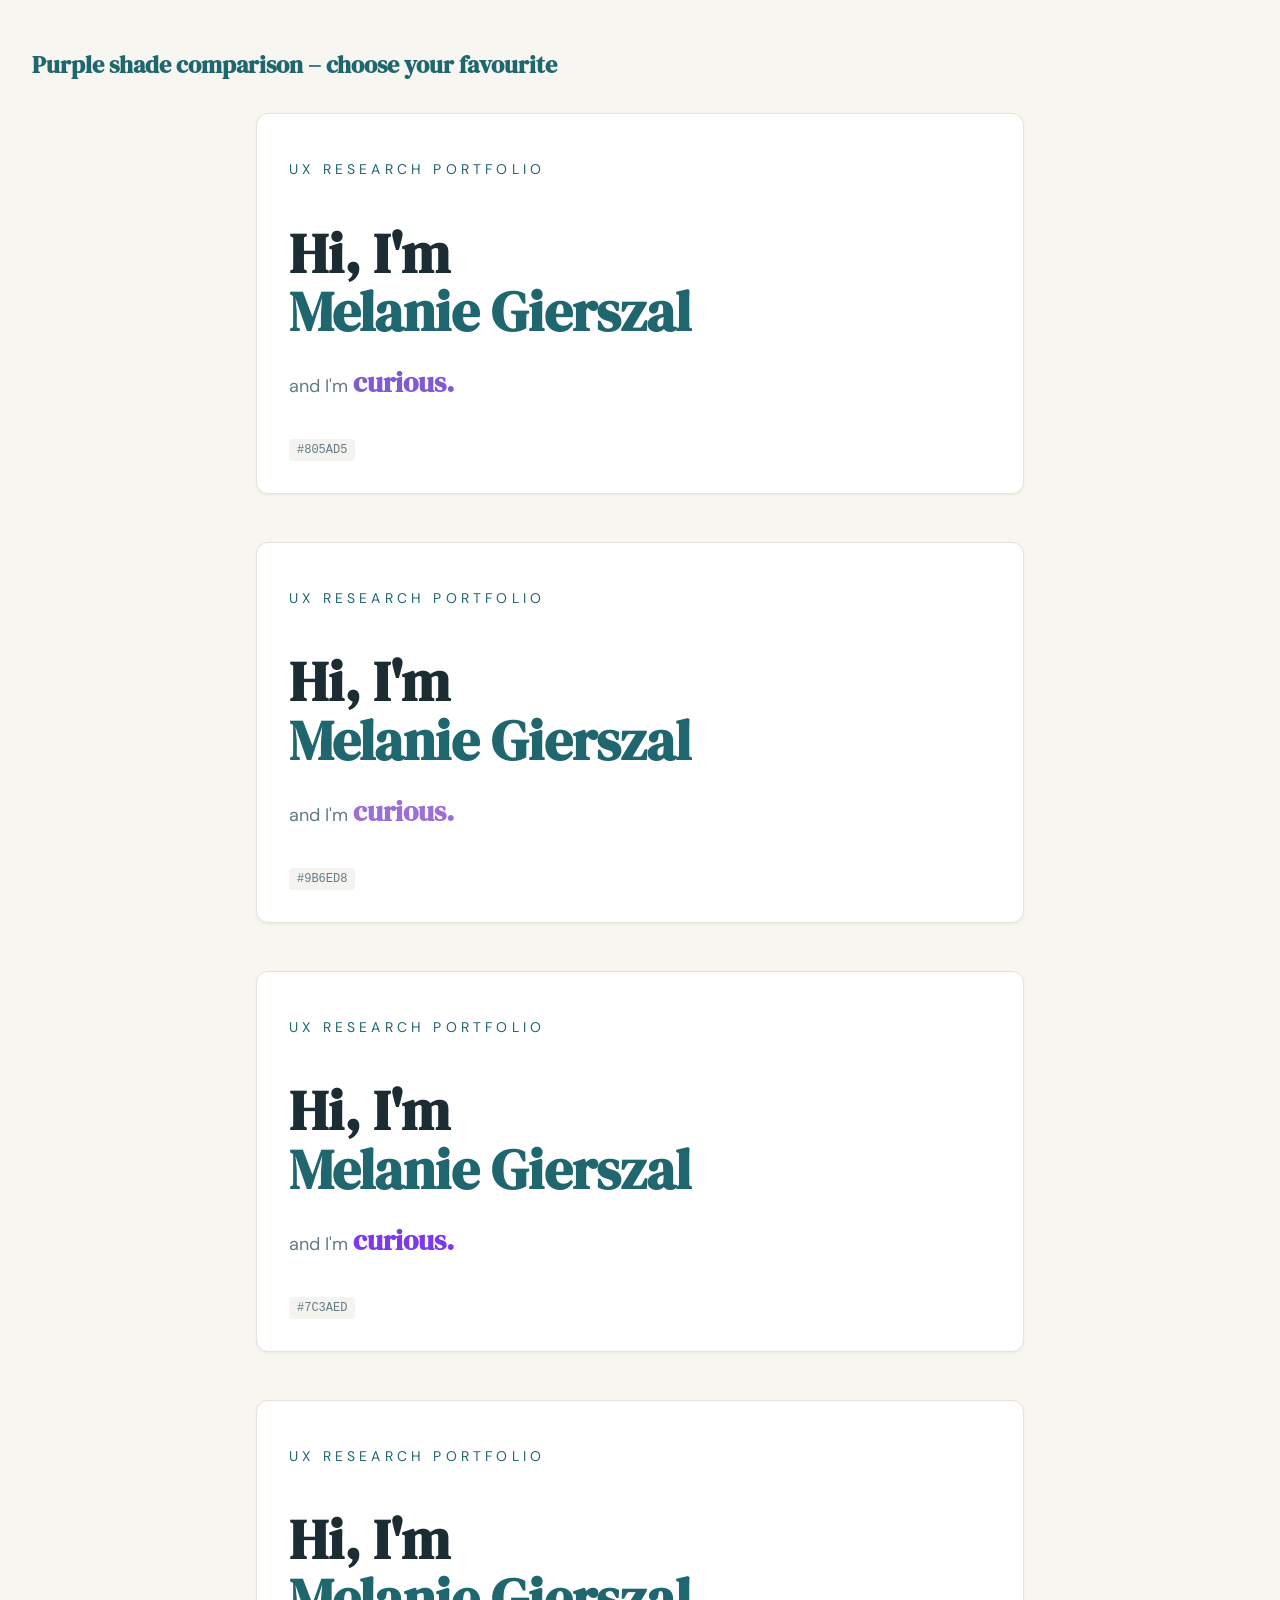
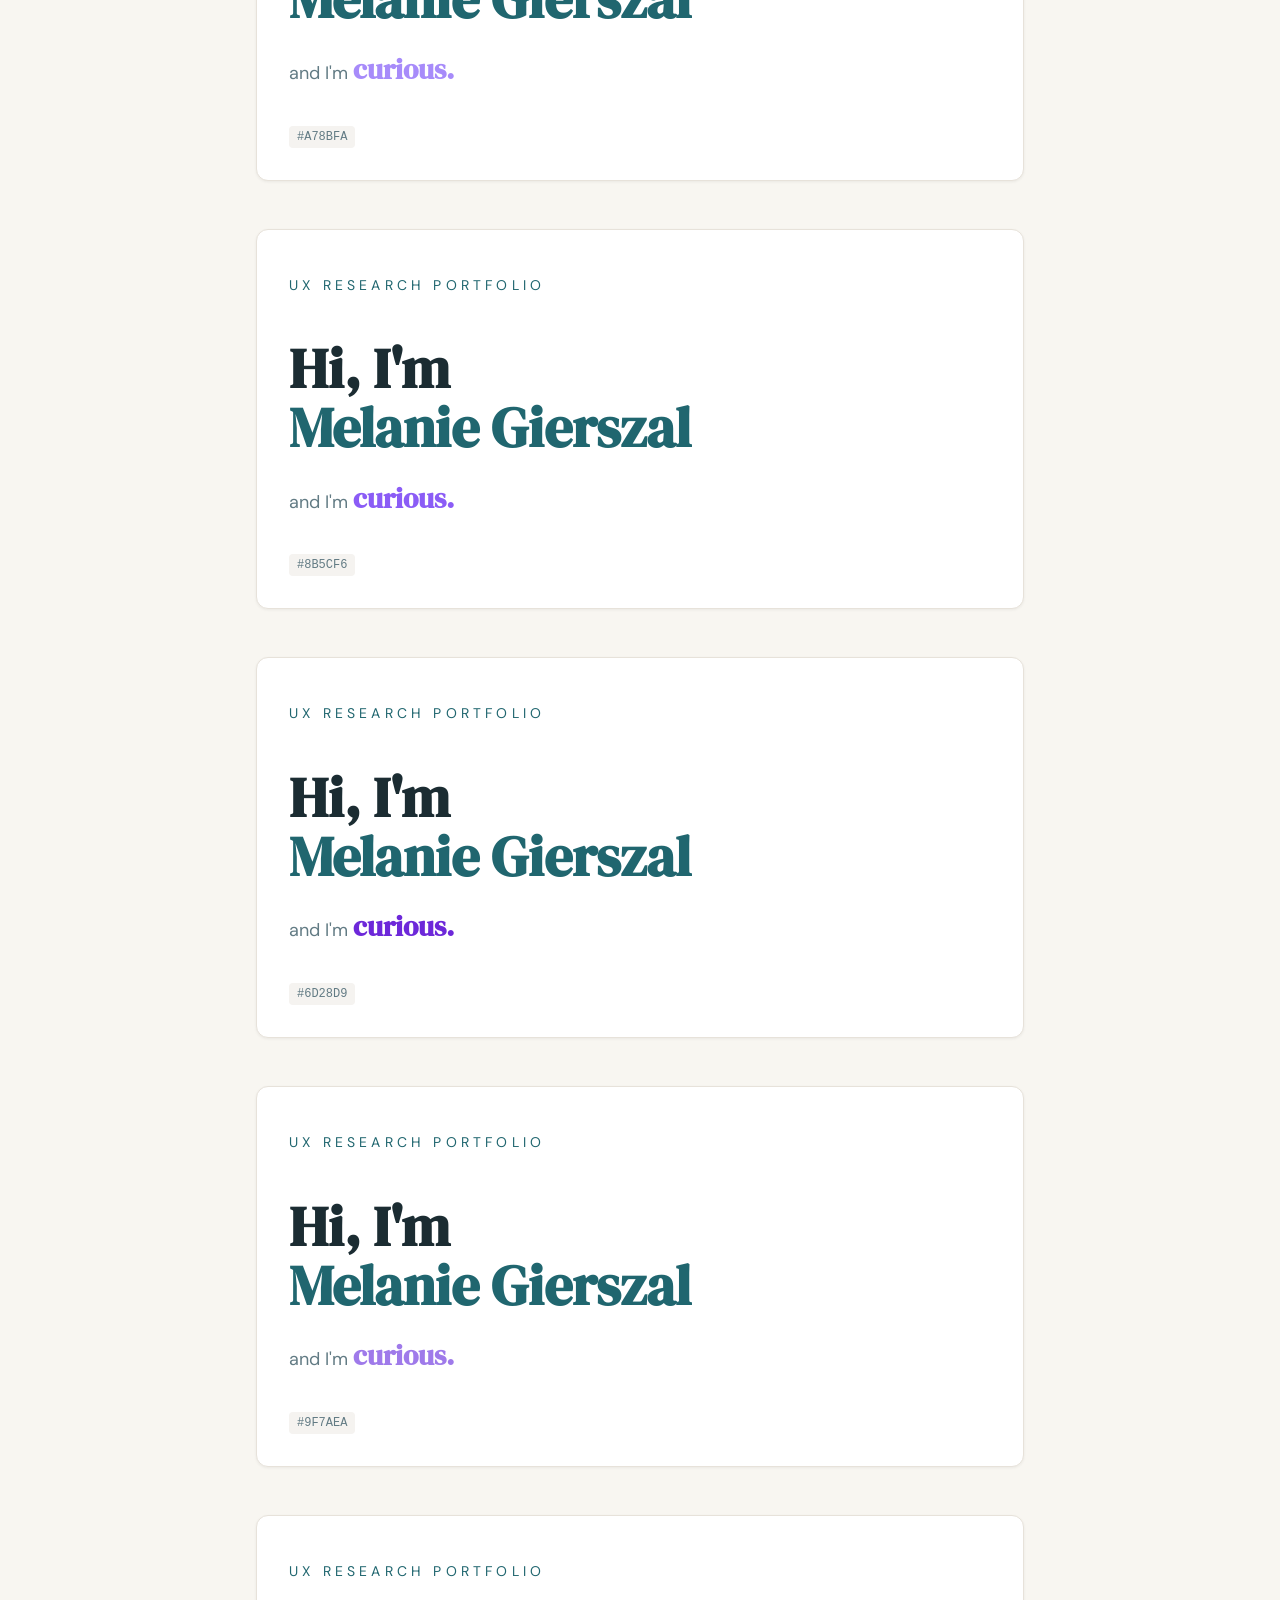
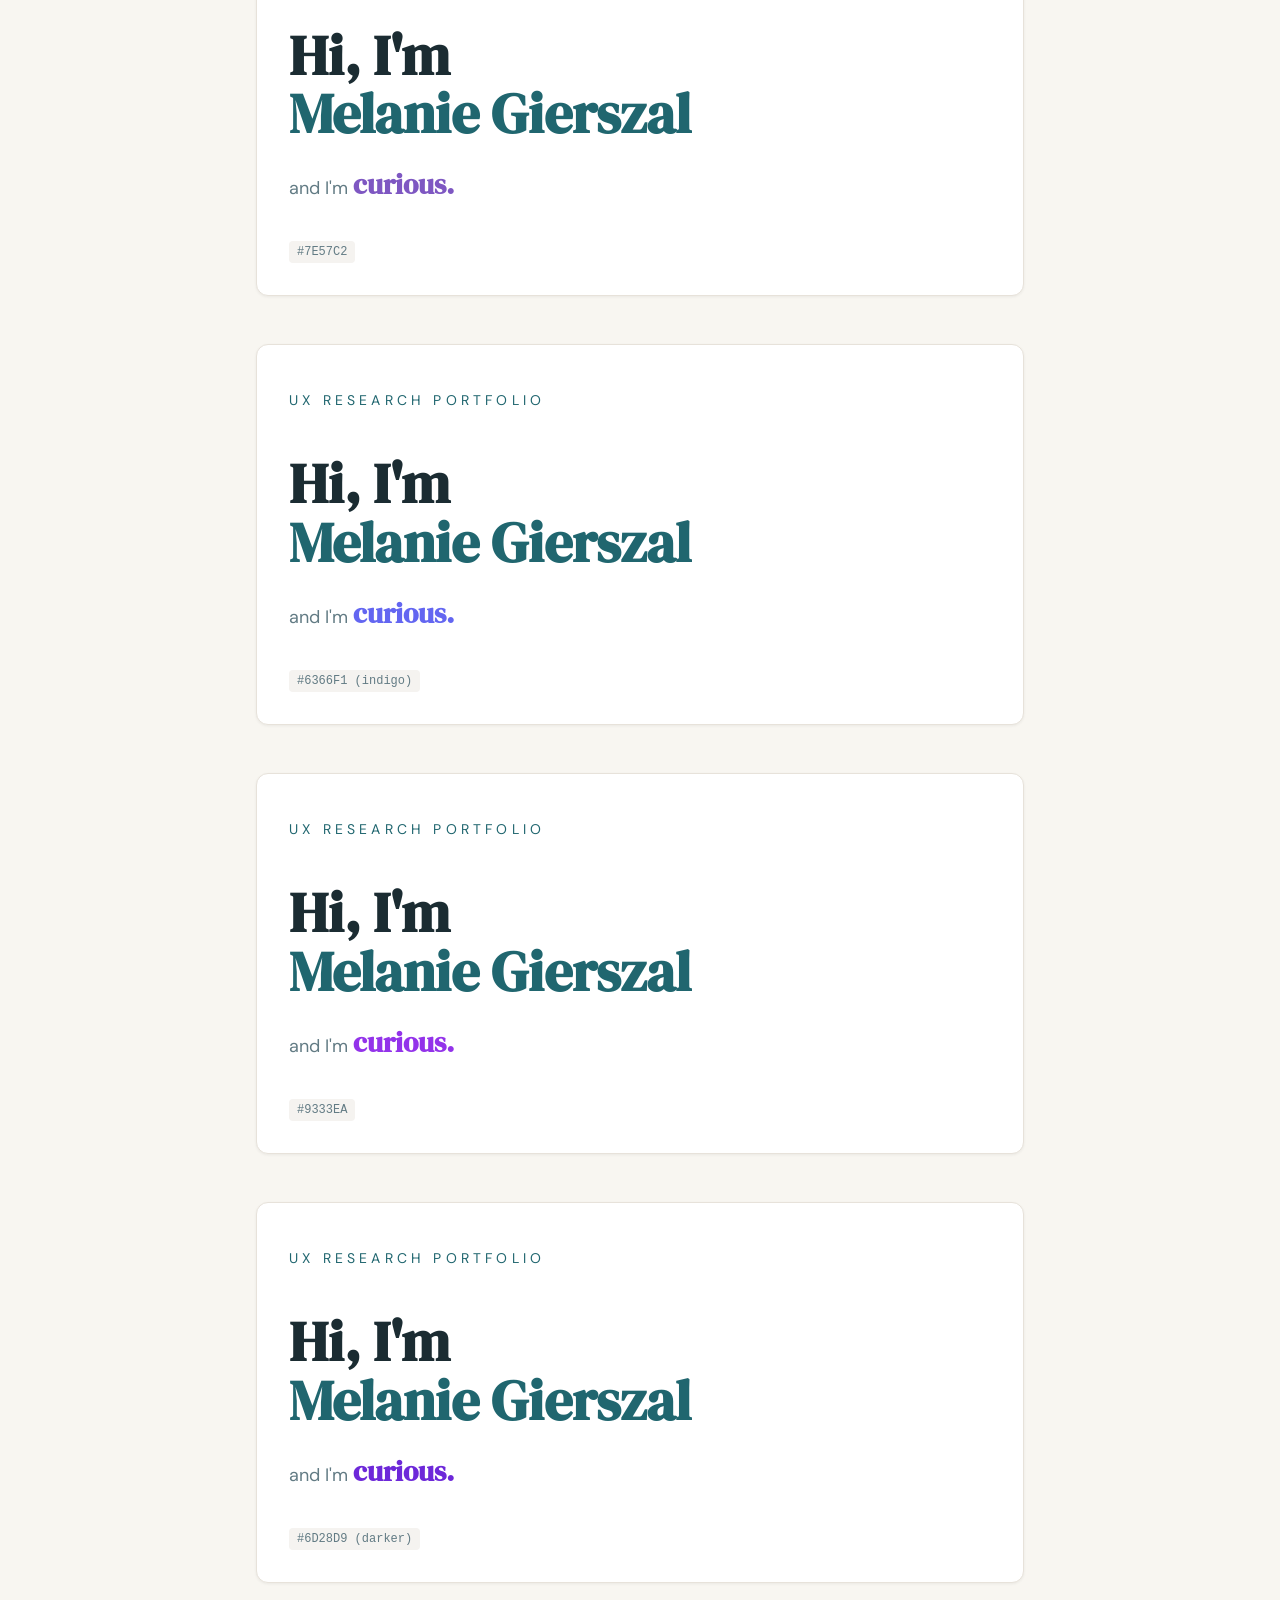
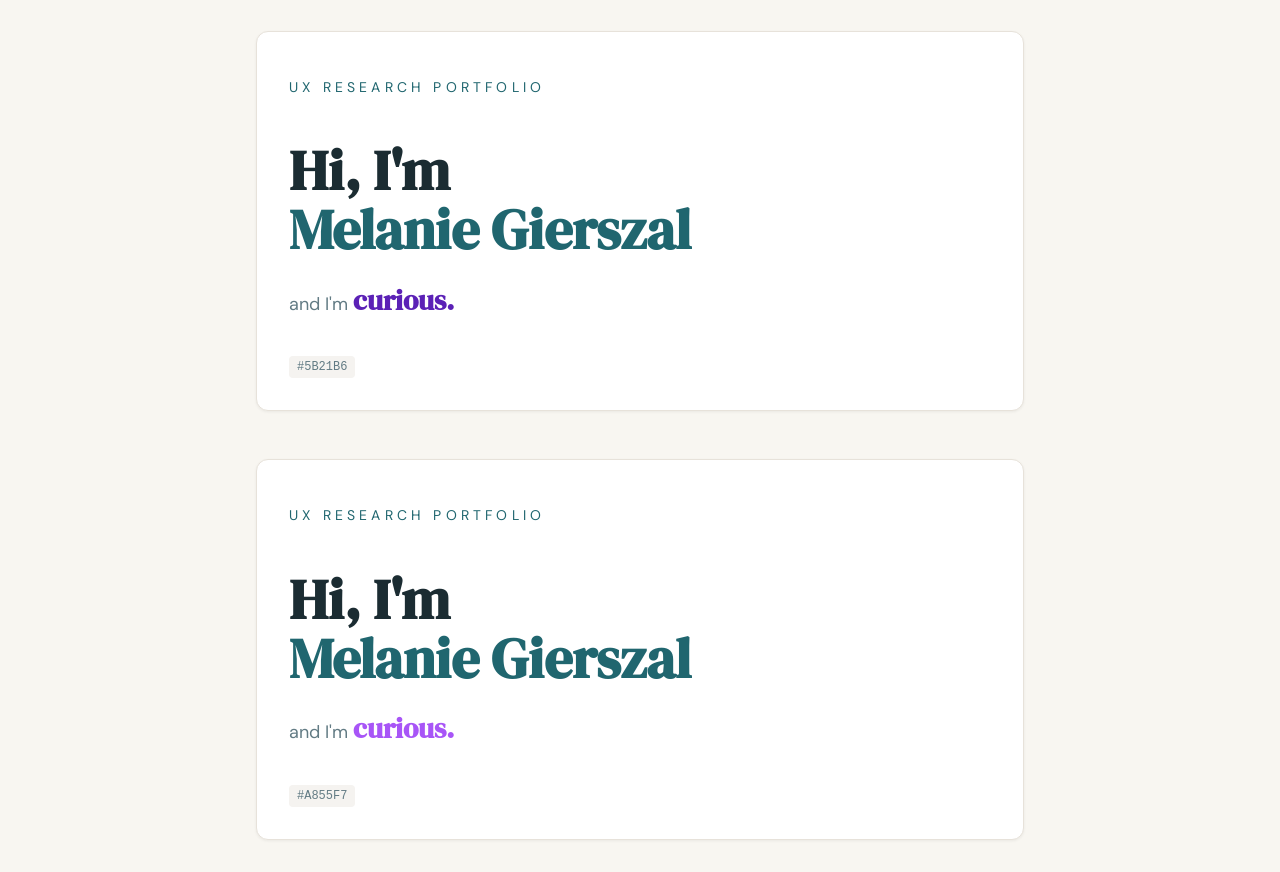
==== purple-comparison.html @ d14898c8 "buzzwords removed" ====
<!DOCTYPE html>
<html lang="en">
<head>
  <meta charset="UTF-8" />
  <meta name="viewport" content="width=device-width, initial-scale=1" />
  <title>Purple shade comparison – Hero buzzword</title>
  <link rel="preconnect" href="https://fonts.googleapis.com" />
  <link rel="preconnect" href="https://fonts.gstatic.com" crossorigin />
  <link href="https://fonts.googleapis.com/css2?family=DM+Serif+Display:ital@0;1&family=DM+Sans:ital,opsz,wght@0,9..40,300;0,9..40,400;0,9..40,500;0,9..40,600;1,9..40,300;1,9..40,400&display=swap" rel="stylesheet" />
  <style>
    :root {
      --background: hsl(40 33% 96%);
      --foreground: hsl(195 30% 15%);
      --primary: hsl(187 55% 28%);
      --muted-foreground: hsl(195 15% 45%);
      --font-display: "DM Serif Display", serif;
      --font-body: "DM Sans", sans-serif;
    }
    * { box-sizing: border-box; }
    body {
      margin: 0;
      min-height: 100vh;
      background: var(--background);
      color: var(--foreground);
      font-family: var(--font-body);
      padding: 2rem;
    }
    h1.page-title {
      font-family: var(--font-display);
      font-size: 1.5rem;
      margin-bottom: 2rem;
      color: var(--primary);
    }
    .comparison-grid {
      display: grid;
      gap: 3rem;
      max-width: 48rem;
      margin: 0 auto;
    }
    .hero-sample {
      padding: 2rem;
      border-radius: 0.75rem;
      background: white;
      border: 1px solid hsl(40 20% 88%);
      box-shadow: 0 1px 3px rgba(0,0,0,0.06);
    }
    .hero-sample .hero-label {
      font-size: 0.875rem;
      letter-spacing: 0.3em;
      text-transform: uppercase;
      color: var(--primary);
      margin-bottom: 1rem;
    }
    .hero-sample .hero-title {
      font-family: var(--font-display);
      font-size: clamp(2rem, 5vw, 3.5rem);
      line-height: 1.05;
      margin-bottom: 1rem;
    }
    .hero-sample .hero-title span {
      color: var(--primary);
    }
    .hero-sample .hero-subtitle {
      font-size: 1.125rem;
      color: var(--muted-foreground);
      line-height: 1.6;
    }
    .hero-buzzword {
      font-family: var(--font-display);
      font-size: clamp(1.25rem, 2.5vw, 1.75rem);
      font-weight: 600;
    }
    .purple-label {
      margin-top: 1rem;
      font-size: 0.75rem;
      font-family: monospace;
      color: var(--muted-foreground);
      padding: 0.25rem 0.5rem;
      background: hsl(40 20% 95%);
      border-radius: 4px;
      display: inline-block;
    }
  </style>
</head>
<body>
  <h1 class="page-title">Purple shade comparison – choose your favourite</h1>

  <div class="comparison-grid">
    <!-- Current palette from index.html -->
    <div class="hero-sample">
      <p class="hero-label">UX Research Portfolio</p>
      <h2 class="hero-title">Hi, I'm<br /><span>Melanie Gierszal</span></h2>
      <p class="hero-subtitle">and I'm <span class="hero-buzzword" style="color: #805AD5">curious.</span></p>
      <span class="purple-label">#805AD5</span>
    </div>

    <div class="hero-sample">
      <p class="hero-label">UX Research Portfolio</p>
      <h2 class="hero-title">Hi, I'm<br /><span>Melanie Gierszal</span></h2>
      <p class="hero-subtitle">and I'm <span class="hero-buzzword" style="color: #9B6ED8">curious.</span></p>
      <span class="purple-label">#9B6ED8</span>
    </div>

    <div class="hero-sample">
      <p class="hero-label">UX Research Portfolio</p>
      <h2 class="hero-title">Hi, I'm<br /><span>Melanie Gierszal</span></h2>
      <p class="hero-subtitle">and I'm <span class="hero-buzzword" style="color: #7C3AED">curious.</span></p>
      <span class="purple-label">#7C3AED</span>
    </div>

    <div class="hero-sample">
      <p class="hero-label">UX Research Portfolio</p>
      <h2 class="hero-title">Hi, I'm<br /><span>Melanie Gierszal</span></h2>
      <p class="hero-subtitle">and I'm <span class="hero-buzzword" style="color: #A78BFA">curious.</span></p>
      <span class="purple-label">#A78BFA</span>
    </div>

    <div class="hero-sample">
      <p class="hero-label">UX Research Portfolio</p>
      <h2 class="hero-title">Hi, I'm<br /><span>Melanie Gierszal</span></h2>
      <p class="hero-subtitle">and I'm <span class="hero-buzzword" style="color: #8B5CF6">curious.</span></p>
      <span class="purple-label">#8B5CF6</span>
    </div>

    <div class="hero-sample">
      <p class="hero-label">UX Research Portfolio</p>
      <h2 class="hero-title">Hi, I'm<br /><span>Melanie Gierszal</span></h2>
      <p class="hero-subtitle">and I'm <span class="hero-buzzword" style="color: #6D28D9">curious.</span></p>
      <span class="purple-label">#6D28D9</span>
    </div>

    <div class="hero-sample">
      <p class="hero-label">UX Research Portfolio</p>
      <h2 class="hero-title">Hi, I'm<br /><span>Melanie Gierszal</span></h2>
      <p class="hero-subtitle">and I'm <span class="hero-buzzword" style="color: #9F7AEA">curious.</span></p>
      <span class="purple-label">#9F7AEA</span>
    </div>

    <div class="hero-sample">
      <p class="hero-label">UX Research Portfolio</p>
      <h2 class="hero-title">Hi, I'm<br /><span>Melanie Gierszal</span></h2>
      <p class="hero-subtitle">and I'm <span class="hero-buzzword" style="color: #7E57C2">curious.</span></p>
      <span class="purple-label">#7E57C2</span>
    </div>

    <!-- Additional purple variations for comparison -->
    <div class="hero-sample">
      <p class="hero-label">UX Research Portfolio</p>
      <h2 class="hero-title">Hi, I'm<br /><span>Melanie Gierszal</span></h2>
      <p class="hero-subtitle">and I'm <span class="hero-buzzword" style="color: #6366F1">curious.</span></p>
      <span class="purple-label">#6366F1 (indigo)</span>
    </div>

    <div class="hero-sample">
      <p class="hero-label">UX Research Portfolio</p>
      <h2 class="hero-title">Hi, I'm<br /><span>Melanie Gierszal</span></h2>
      <p class="hero-subtitle">and I'm <span class="hero-buzzword" style="color: #9333EA">curious.</span></p>
      <span class="purple-label">#9333EA</span>
    </div>

    <div class="hero-sample">
      <p class="hero-label">UX Research Portfolio</p>
      <h2 class="hero-title">Hi, I'm<br /><span>Melanie Gierszal</span></h2>
      <p class="hero-subtitle">and I'm <span class="hero-buzzword" style="color: #6D28D9">curious.</span></p>
      <span class="purple-label">#6D28D9 (darker)</span>
    </div>

    <div class="hero-sample">
      <p class="hero-label">UX Research Portfolio</p>
      <h2 class="hero-title">Hi, I'm<br /><span>Melanie Gierszal</span></h2>
      <p class="hero-subtitle">and I'm <span class="hero-buzzword" style="color: #5B21B6">curious.</span></p>
      <span class="purple-label">#5B21B6</span>
    </div>

    <div class="hero-sample">
      <p class="hero-label">UX Research Portfolio</p>
      <h2 class="hero-title">Hi, I'm<br /><span>Melanie Gierszal</span></h2>
      <p class="hero-subtitle">and I'm <span class="hero-buzzword" style="color: #A855F7">curious.</span></p>
      <span class="purple-label">#A855F7</span>
    </div>
  </div>
</body>
</html>
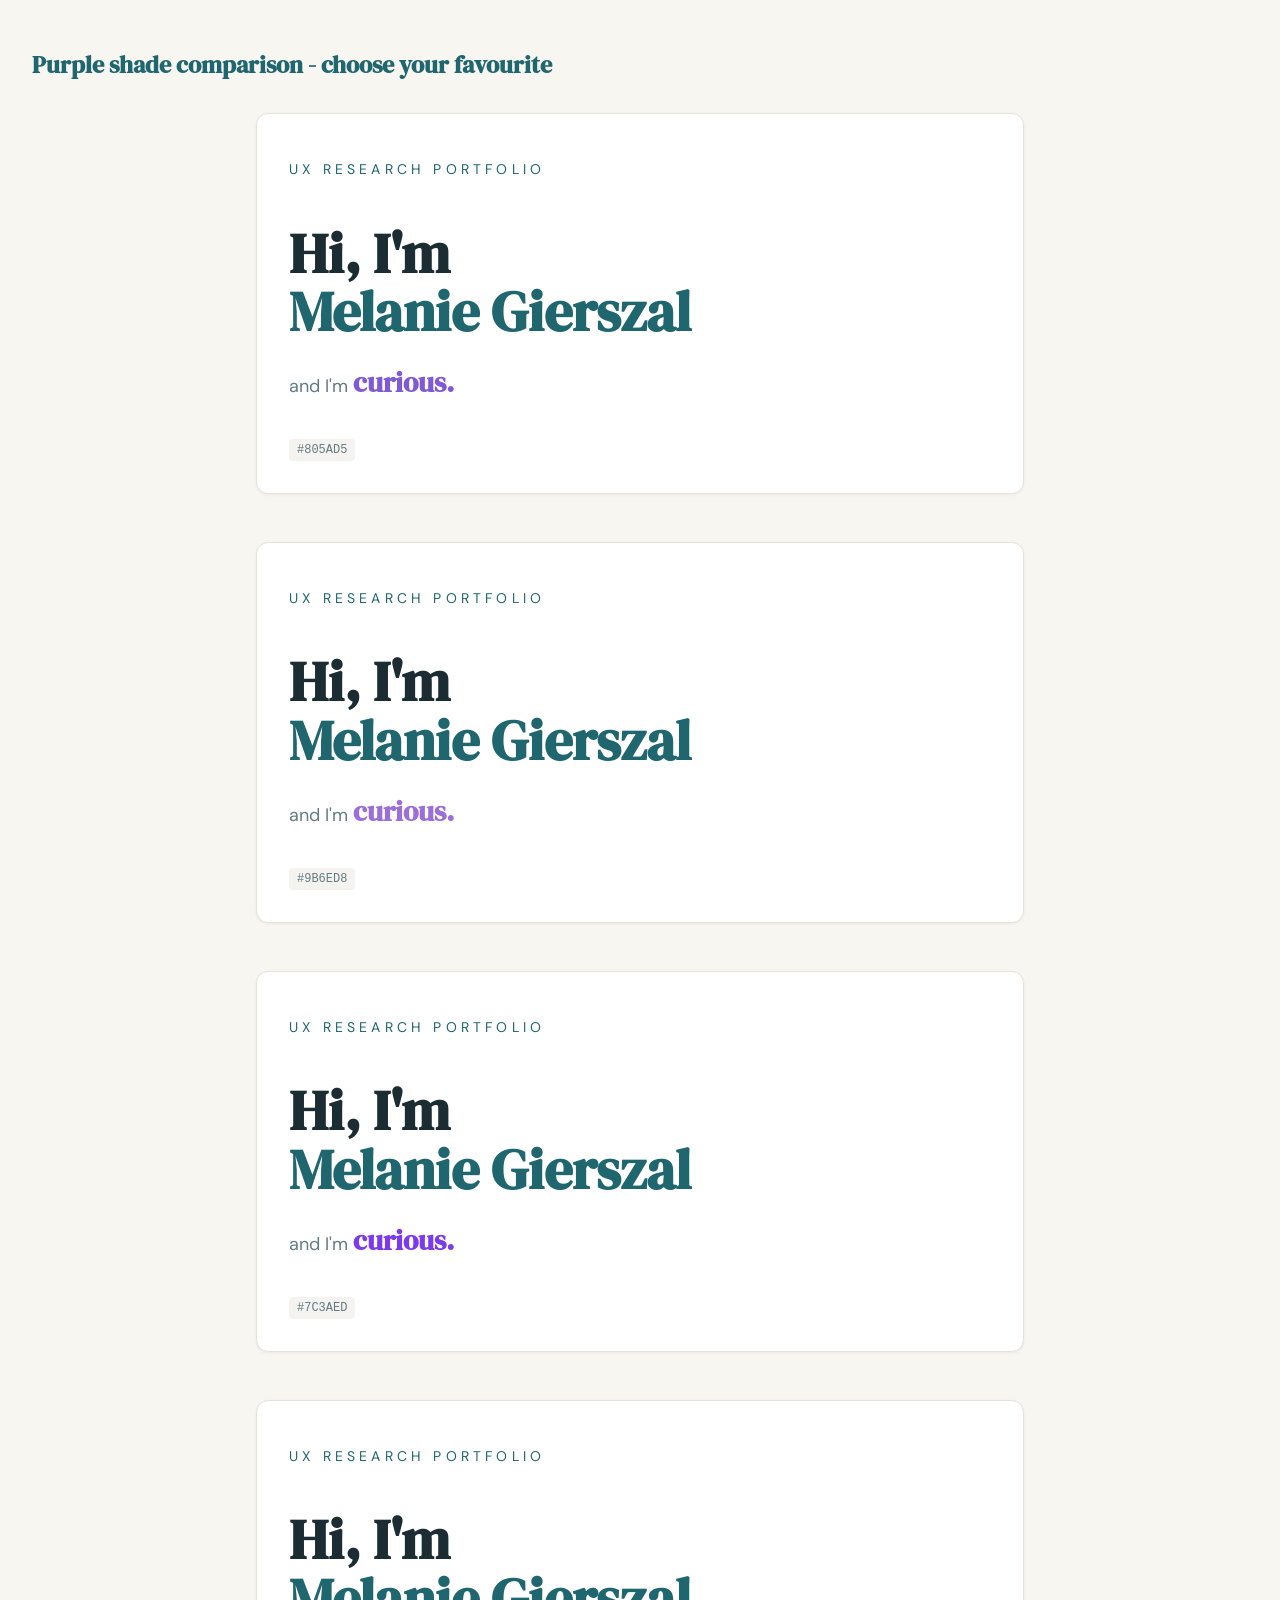
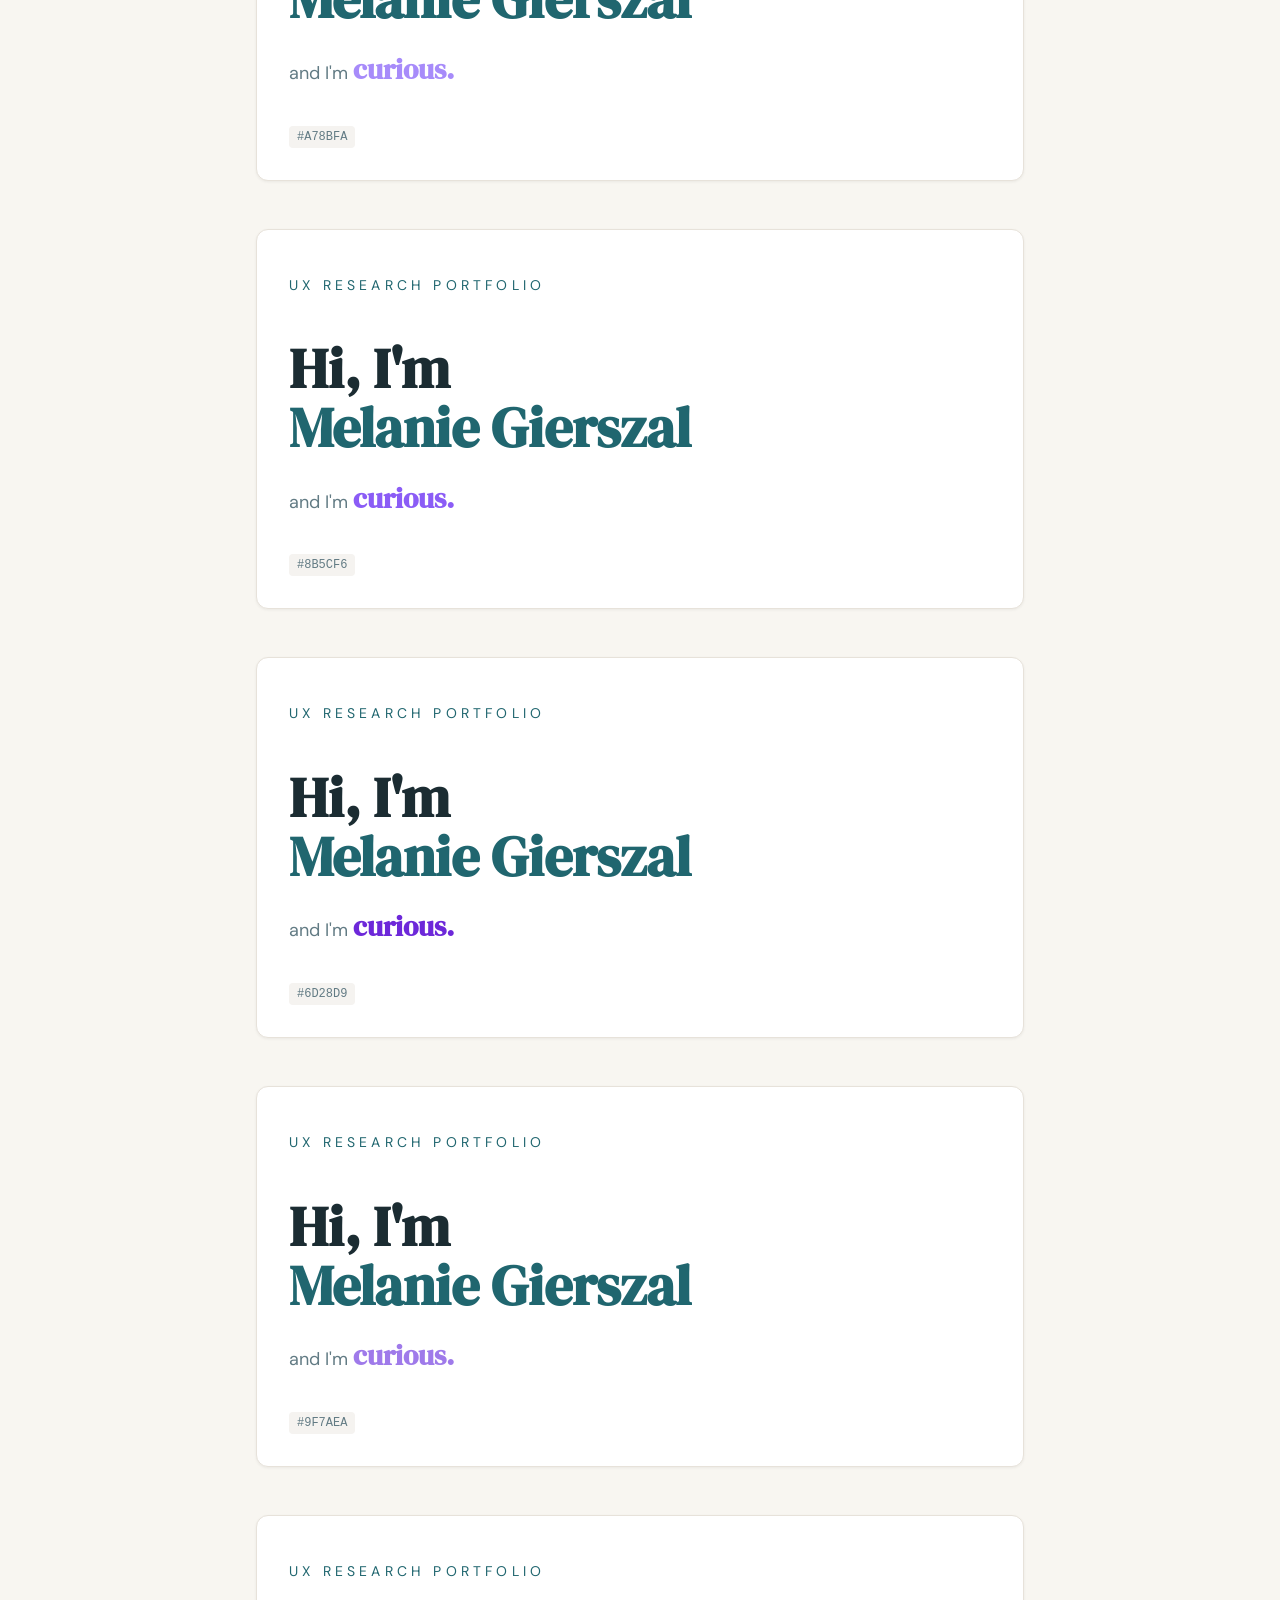
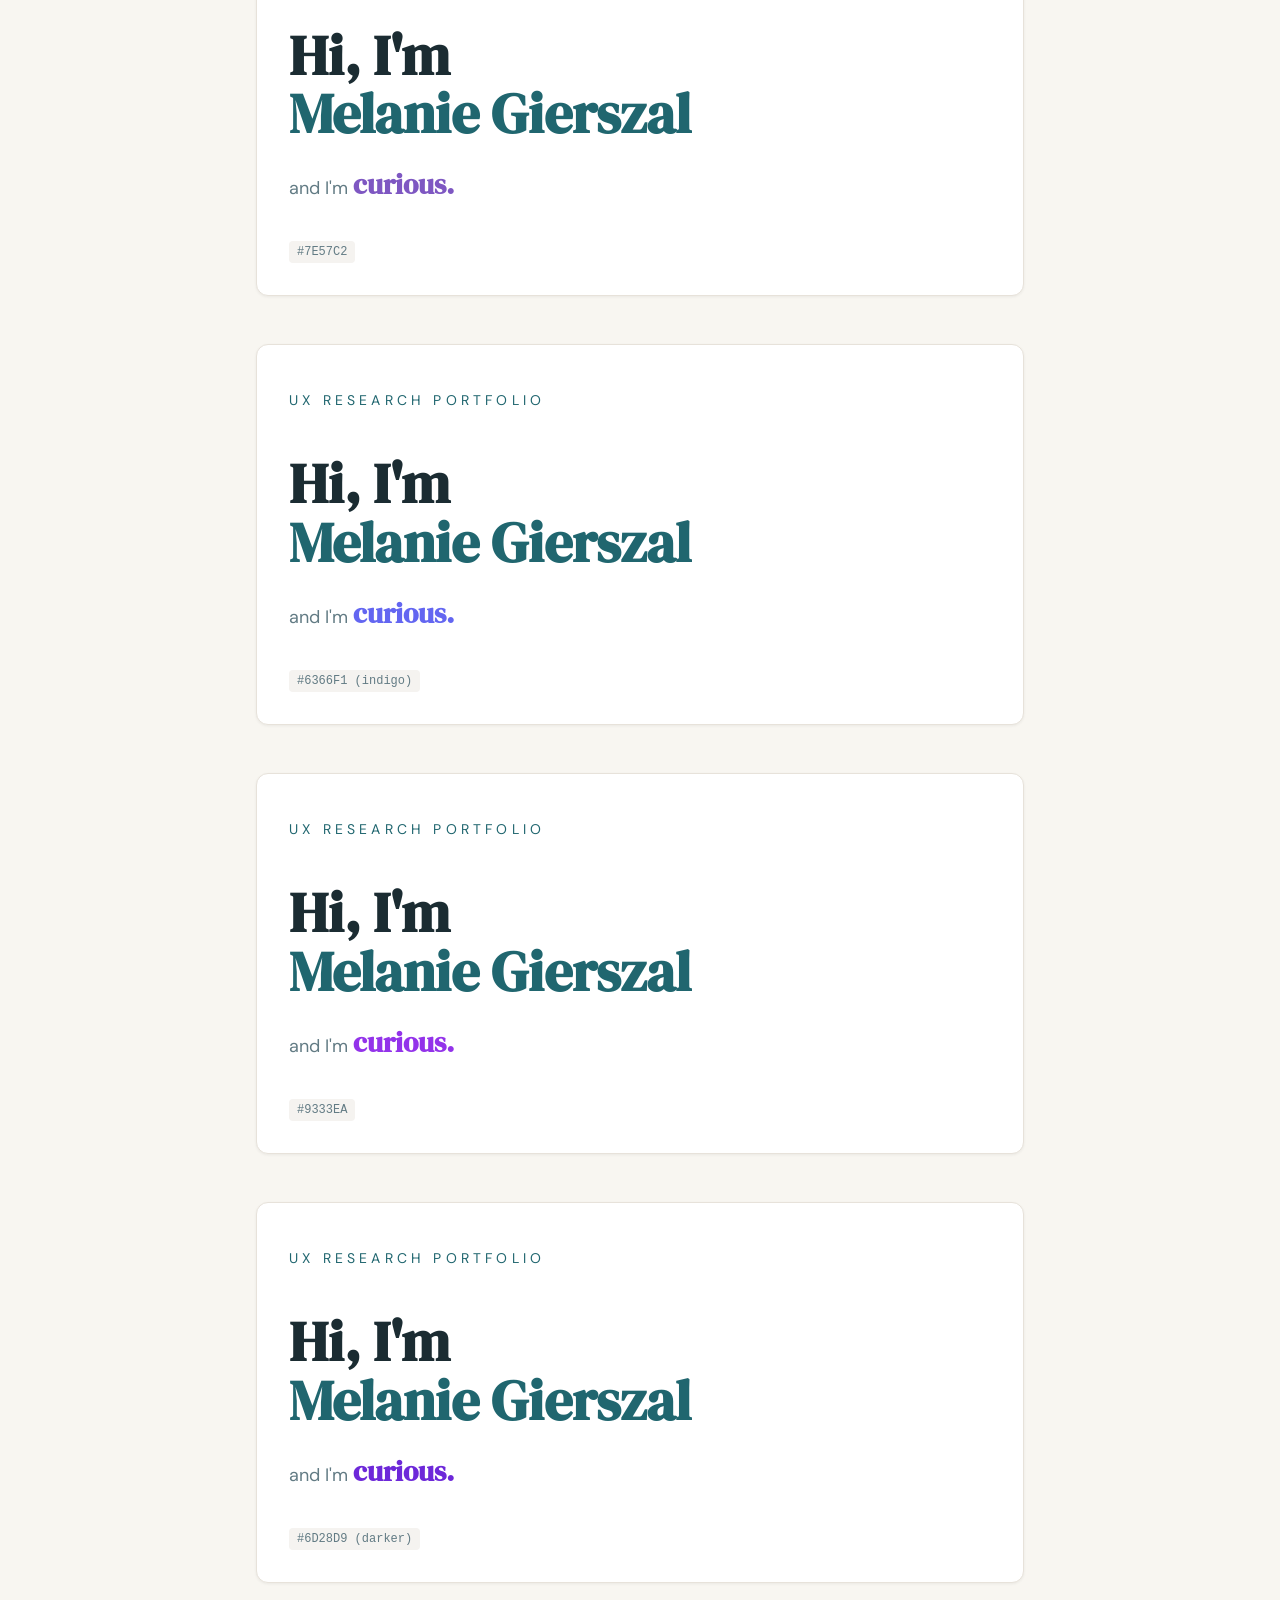
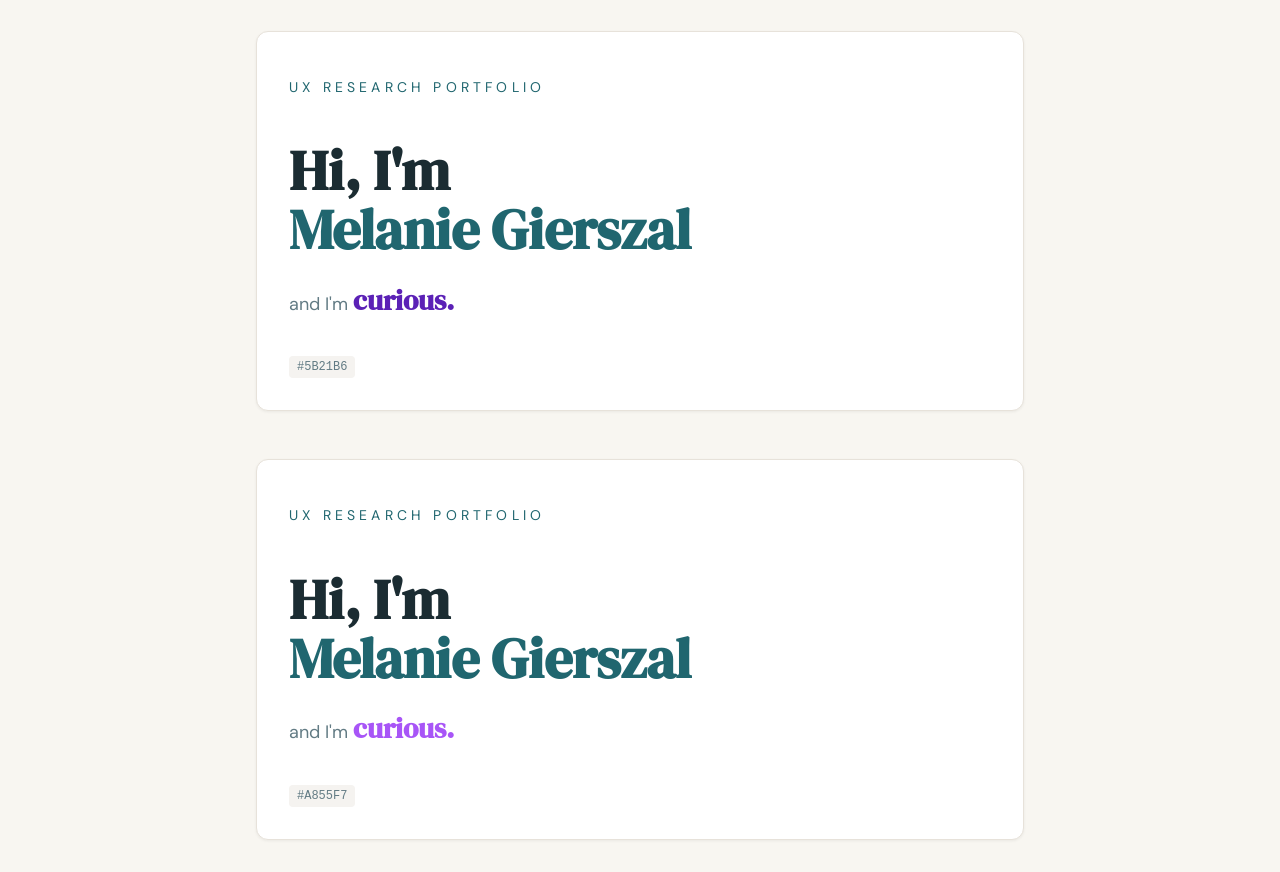
==== commit 98452ef4: "update" ====
--- a/purple-comparison.html
+++ b/purple-comparison.html
@@ -3,7 +3,7 @@
 <head>
   <meta charset="UTF-8" />
   <meta name="viewport" content="width=device-width, initial-scale=1" />
-  <title>Purple shade comparison – Hero buzzword</title>
+  <title>Purple shade comparison  -  Hero buzzword</title>
   <link rel="preconnect" href="https://fonts.googleapis.com" />
   <link rel="preconnect" href="https://fonts.gstatic.com" crossorigin />
   <link href="https://fonts.googleapis.com/css2?family=DM+Serif+Display:ital@0;1&family=DM+Sans:ital,opsz,wght@0,9..40,300;0,9..40,400;0,9..40,500;0,9..40,600;1,9..40,300;1,9..40,400&display=swap" rel="stylesheet" />
@@ -83,7 +83,7 @@
   </style>
 </head>
 <body>
-  <h1 class="page-title">Purple shade comparison – choose your favourite</h1>
+  <h1 class="page-title">Purple shade comparison  -  choose your favourite</h1>
 
   <div class="comparison-grid">
     <!-- Current palette from index.html -->
